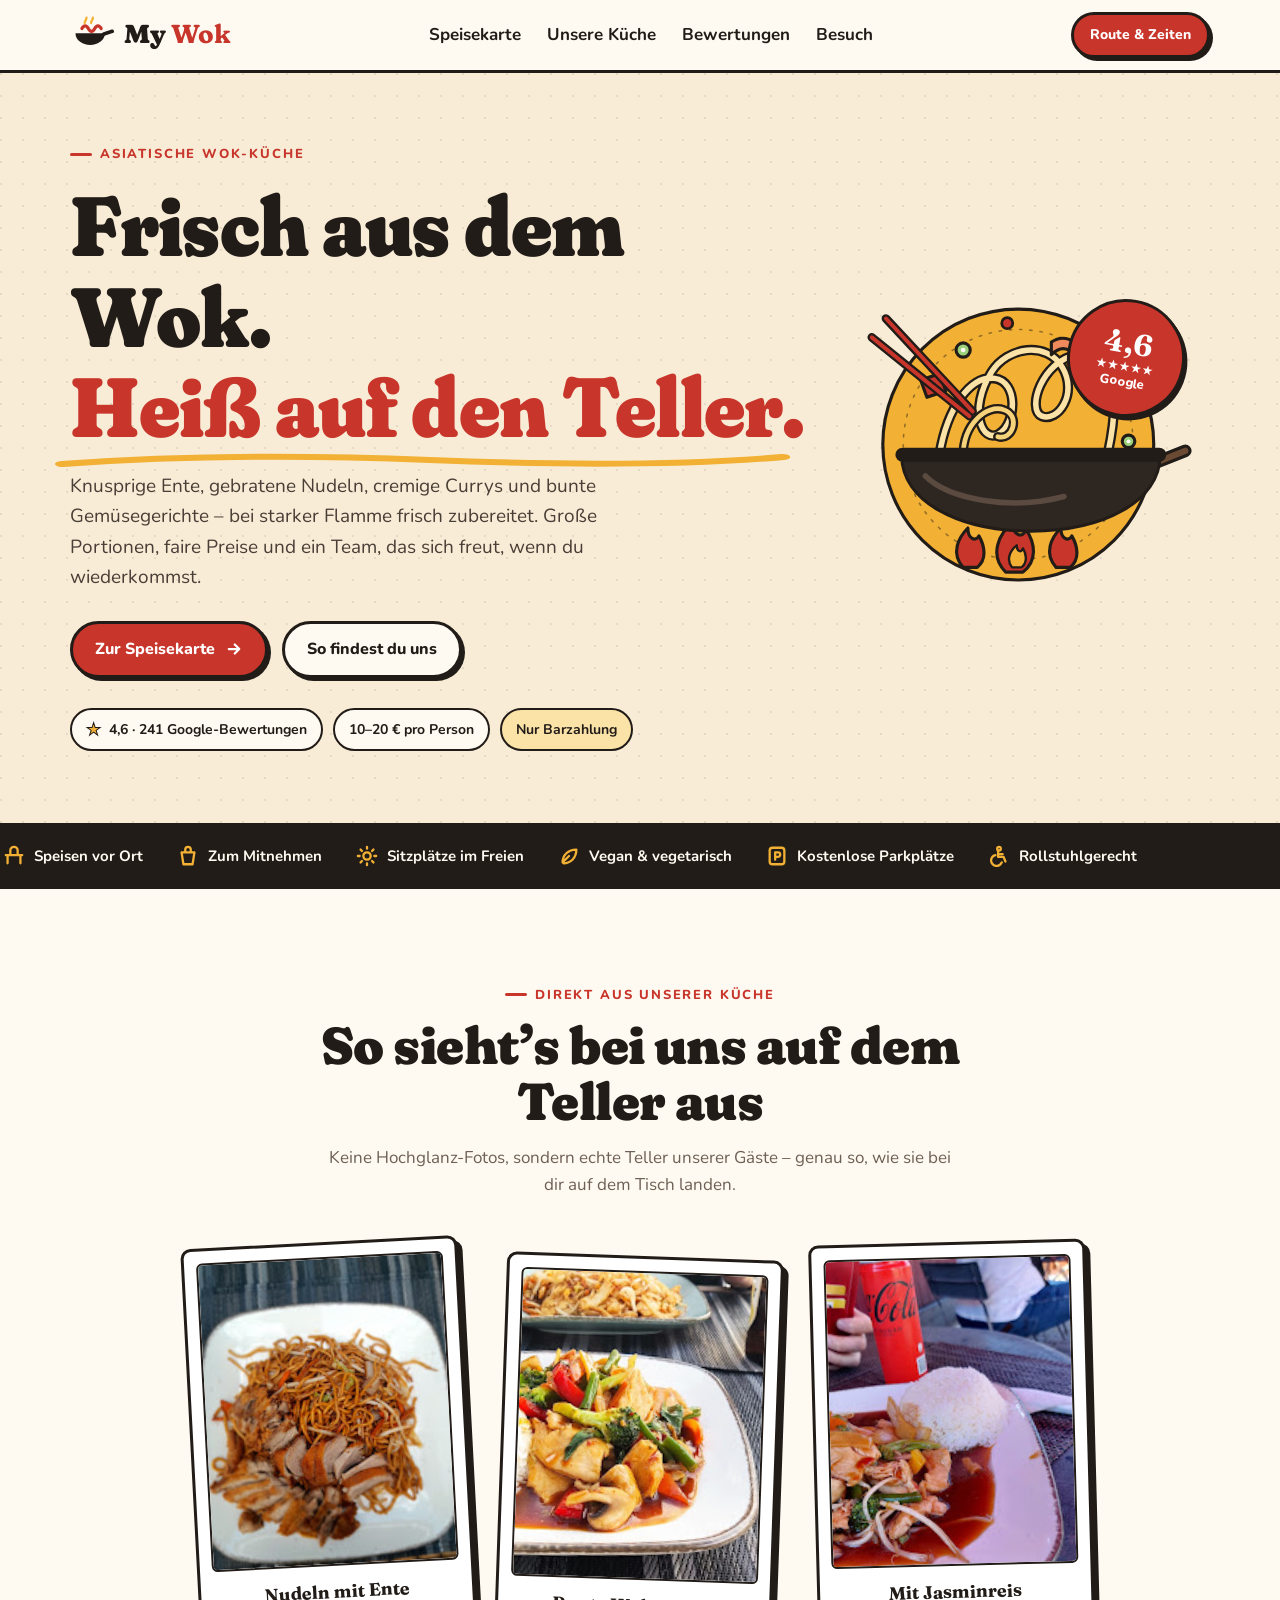
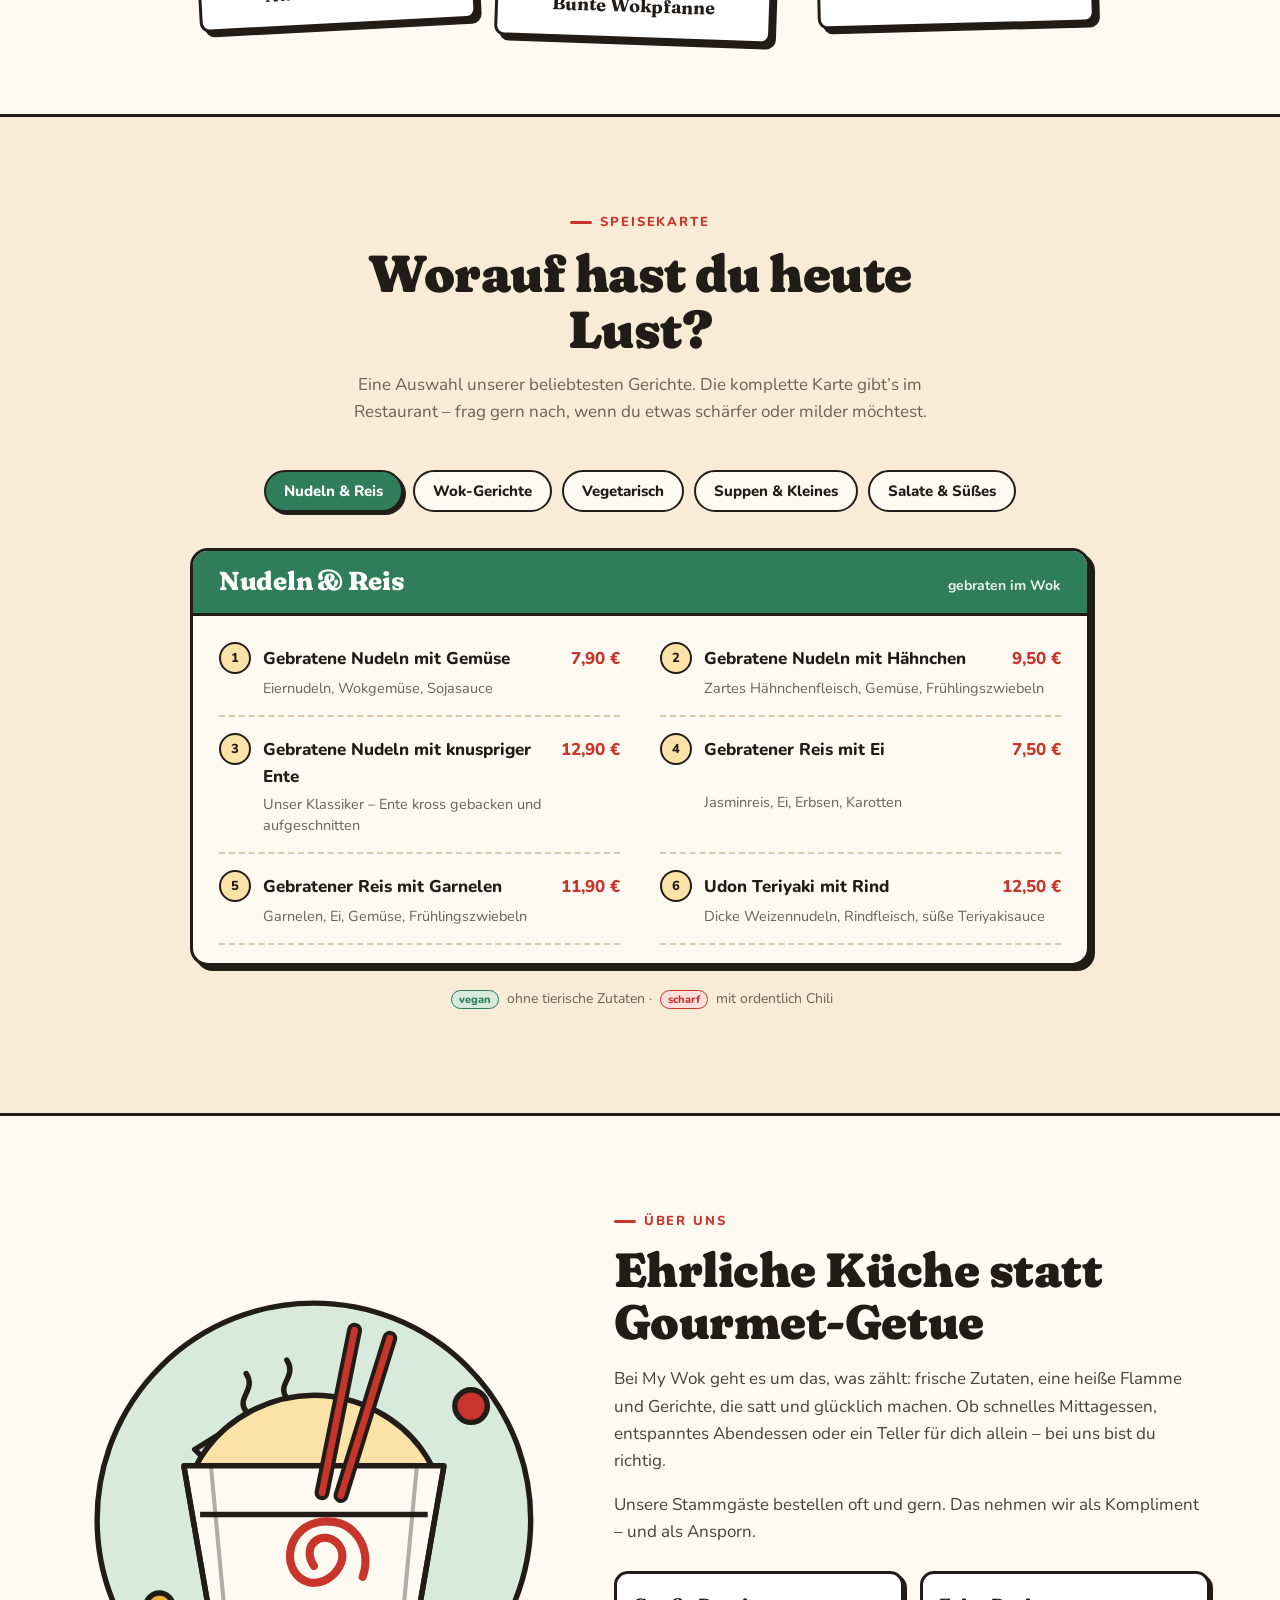
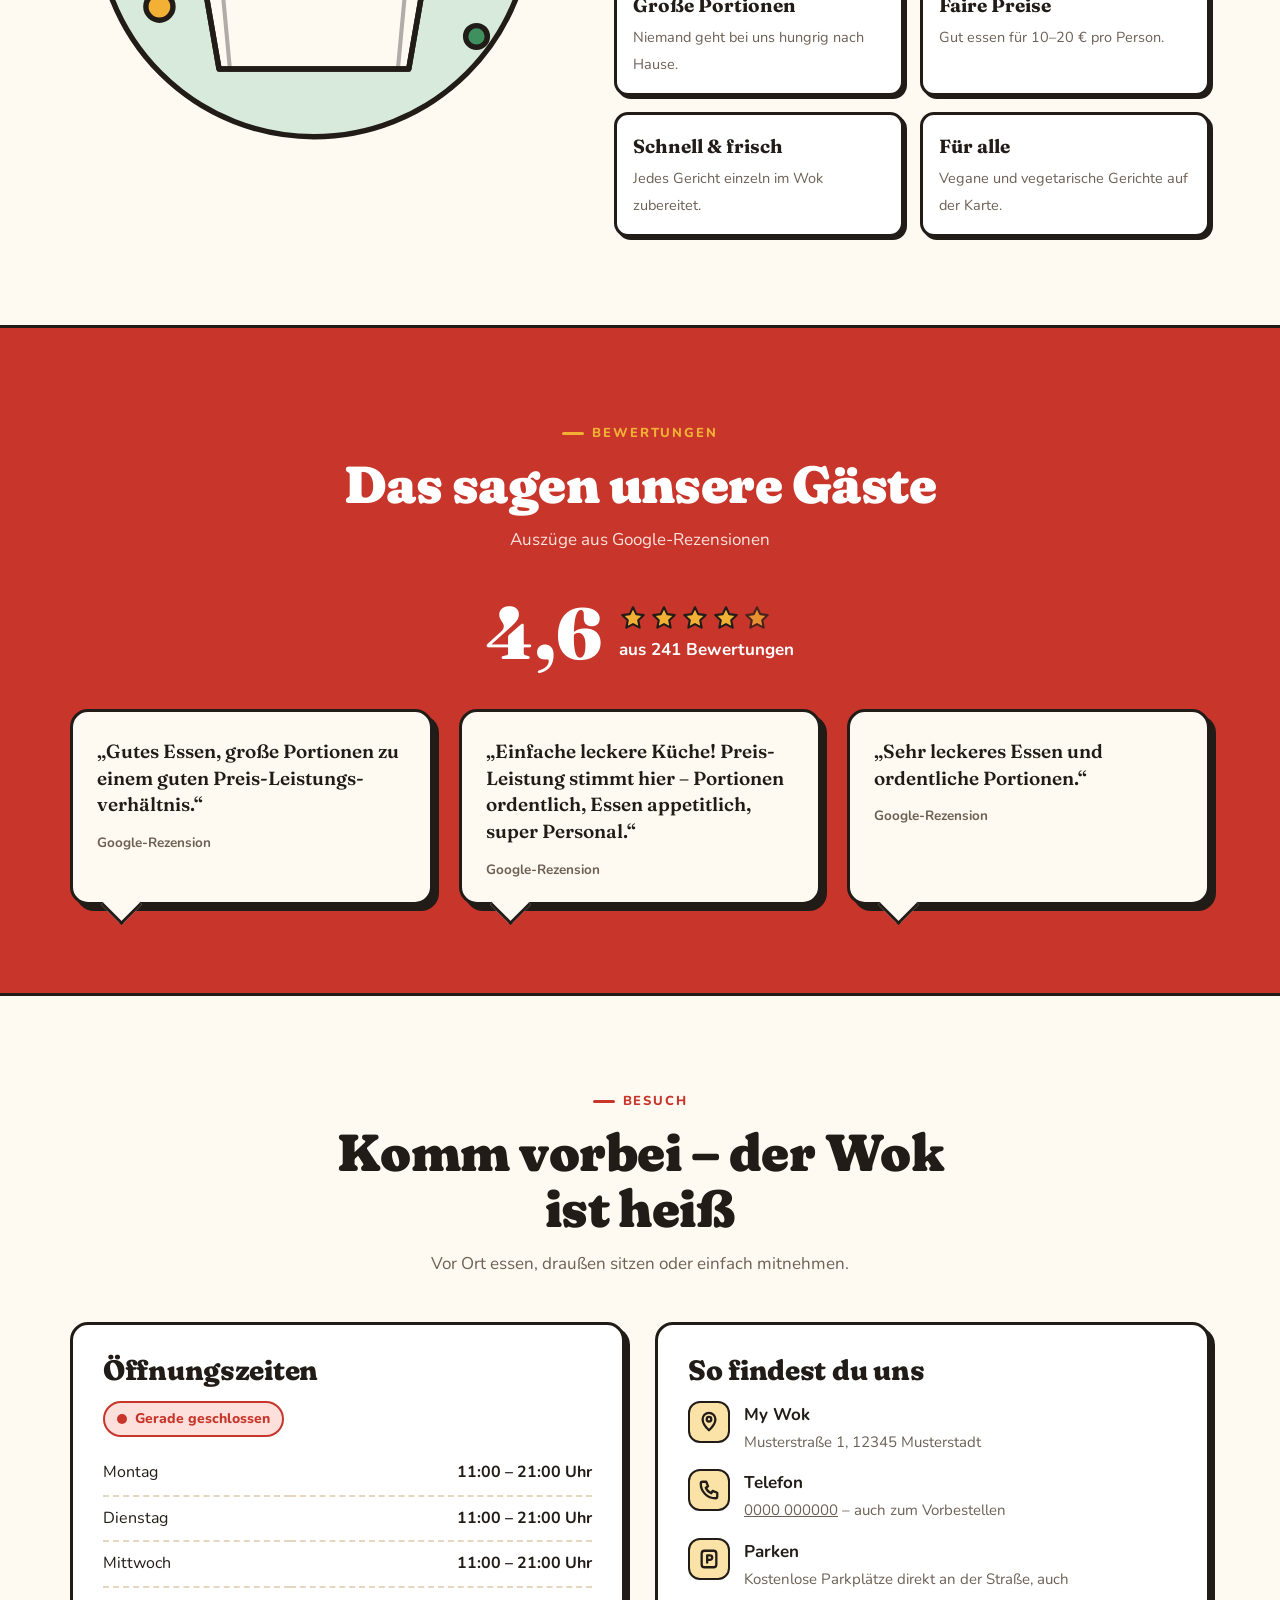
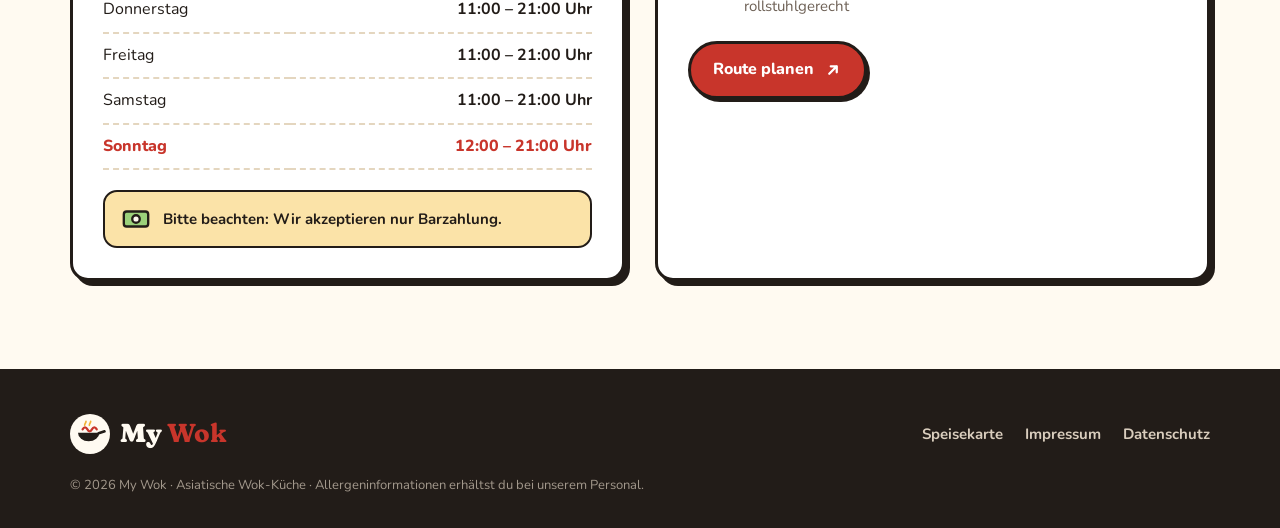
==== my-wok/index.html @ 2d760e37 "Website für My Wok im Cartoon-Stil Einseitige Restaurant-Seite unter my-wok/: Hero mit animierter Wo" ====
<!DOCTYPE html>
<html lang="de">
<head>
<meta charset="utf-8">
<meta name="viewport" content="width=device-width, initial-scale=1">
<title>My Wok – Frisch aus dem Wok</title>
<meta name="description" content="My Wok – asiatische Wok-Küche: gebratene Nudeln, knusprige Ente, Currys und vegane Gerichte. Vor Ort essen oder zum Mitnehmen. 4,6 Sterne bei 241 Bewertungen.">
<link rel="preconnect" href="https://fonts.googleapis.com">
<link rel="preconnect" href="https://fonts.gstatic.com" crossorigin>
<link href="https://fonts.googleapis.com/css2?family=Fraunces:opsz,wght,SOFT@9..144,600..900,100&family=Nunito:wght@400;600;700;800&display=swap" rel="stylesheet">
<style>
  :root {
    --ink: #221c18;
    --paper: #fffaf1;
    --cream: #f8ecd6;
    --red: #c8352b;
    --red-dark: #9a271f;
    --saffron: #f2b134;
    --saffron-soft: #fbe3a8;
    --jade: #2f7d5b;
    --jade-soft: #d8eadc;
    --muted: #6d6055;
    --line: 3px solid var(--ink);
    --shadow: 5px 5px 0 var(--ink);
    --shadow-sm: 3px 3px 0 var(--ink);
    --radius: 18px;
  }
  * { box-sizing: border-box; }
  html { scroll-behavior: smooth; scroll-padding-top: 84px; }
  body {
    margin: 0;
    background: var(--paper);
    color: var(--ink);
    font: 400 17px/1.6 "Nunito", system-ui, sans-serif;
    -webkit-font-smoothing: antialiased;
  }
  img, svg { display: block; max-width: 100%; }
  a { color: inherit; }
  h1, h2, h3 {
    font-family: "Fraunces", Georgia, serif;
    font-variation-settings: "SOFT" 100;
    line-height: 1.08;
    margin: 0;
    letter-spacing: -0.01em;
  }
  .wrap { width: min(1140px, 100% - 32px); margin-inline: auto; }
  .eyebrow {
    display: inline-flex; align-items: center; gap: 8px;
    font-weight: 800; font-size: 13px; letter-spacing: .14em; text-transform: uppercase;
    color: var(--red);
  }
  .eyebrow::before { content: ""; width: 22px; height: 3px; background: currentColor; border-radius: 3px; }

  /* ---------- Buttons & chips ---------- */
  .btn {
    display: inline-flex; align-items: center; gap: 10px;
    padding: 13px 22px; border: var(--line); border-radius: 999px;
    font-weight: 800; font-size: 16px; text-decoration: none;
    background: var(--red); color: #fff; box-shadow: var(--shadow-sm);
    transition: transform .15s ease, box-shadow .15s ease;
    cursor: pointer;
  }
  .btn:hover { transform: translate(-2px, -2px); box-shadow: 5px 5px 0 var(--ink); }
  .btn:active { transform: translate(2px, 2px); box-shadow: 1px 1px 0 var(--ink); }
  .btn.alt { background: var(--paper); color: var(--ink); }
  .btn:focus-visible, .tab:focus-visible, .nav a:focus-visible { outline: 3px solid var(--saffron); outline-offset: 3px; }

  /* ---------- Header ---------- */
  header.top {
    position: sticky; top: 0; z-index: 20;
    background: rgba(255, 250, 241, .92); backdrop-filter: blur(8px);
    border-bottom: var(--line);
  }
  .top .wrap { display: flex; align-items: center; justify-content: space-between; height: 70px; gap: 16px; }
  .logo { display: flex; align-items: center; gap: 10px; text-decoration: none; }
  .logo span { font-family: "Fraunces", serif; font-variation-settings: "SOFT" 100; font-weight: 900; font-size: 26px; }
  .logo span b { color: var(--red); }
  .nav { display: flex; gap: 26px; font-weight: 700; }
  .nav a { text-decoration: none; position: relative; }
  .nav a::after {
    content: ""; position: absolute; left: 0; right: 0; bottom: -4px; height: 3px;
    background: var(--red); border-radius: 3px; transform: scaleX(0); transition: transform .2s;
  }
  .nav a:hover::after { transform: scaleX(1); }
  .top .btn { padding: 9px 16px; font-size: 14px; }
  @media (max-width: 820px) { .nav { display: none; } }

  /* ---------- Hero ---------- */
  .hero {
    background:
      radial-gradient(circle at 1px 1px, rgba(34,28,24,.09) 1.5px, transparent 0) 0 0 / 22px 22px,
      var(--cream);
    border-bottom: var(--line);
    overflow: hidden;
  }
  .hero .wrap { display: grid; grid-template-columns: 1.05fr .95fr; gap: 40px; align-items: center; padding-block: 64px 72px; }
  .hero h1 { font-size: clamp(44px, 7vw, 84px); font-weight: 900; margin: 16px 0 18px; }
  .hero h1 em { font-style: normal; color: var(--red); position: relative; white-space: nowrap; }
  .hero h1 em svg { position: absolute; left: -2%; bottom: -12px; width: 104%; height: 18px; }
  .hero p.lead { font-size: 19px; max-width: 30em; color: #4a3f37; margin: 0 0 28px; }
  .hero .actions { display: flex; flex-wrap: wrap; gap: 14px; }
  .facts { display: flex; flex-wrap: wrap; gap: 10px; margin-top: 30px; }
  .chip {
    display: inline-flex; align-items: center; gap: 8px;
    background: var(--paper); border: 2.5px solid var(--ink); border-radius: 999px;
    padding: 6px 14px; font-weight: 700; font-size: 14px;
  }
  .chip .star { color: var(--saffron); font-size: 17px; -webkit-text-stroke: 1px var(--ink); }
  .chip.cash { background: var(--saffron-soft); }
  .art { position: relative; }
  .art svg { width: 100%; height: auto; }
  .bob { animation: bob 3.2s ease-in-out infinite; transform-origin: center; }
  .steam path { animation: steam 3s ease-in-out infinite; opacity: 0; }
  .steam path:nth-child(2) { animation-delay: 1s; }
  .steam path:nth-child(3) { animation-delay: 2s; }
  .flame { animation: flick .6s ease-in-out infinite alternate; transform-box: fill-box; transform-origin: bottom center; }
  .flame.f2 { animation-delay: .2s; } .flame.f3 { animation-delay: .4s; }
  @keyframes bob { 50% { transform: translateY(-10px) rotate(-1.5deg); } }
  @keyframes steam { 0% { opacity: 0; transform: translateY(10px); } 40% { opacity: .9; } 100% { opacity: 0; transform: translateY(-26px); } }
  @keyframes flick { to { transform: scaleY(1.15) scaleX(.92); } }
  .sticker {
    position: absolute; right: 2%; top: 4%;
    width: 118px; height: 118px; border-radius: 50%;
    background: var(--red); color: #fff; border: var(--line); box-shadow: var(--shadow-sm);
    display: grid; place-content: center; text-align: center; transform: rotate(10deg);
    font-weight: 800; font-size: 13px; line-height: 1.15;
  }
  .sticker strong { font-family: "Fraunces", serif; font-size: 30px; display: block; }
  @media (max-width: 900px) {
    .hero .wrap { grid-template-columns: 1fr; padding-block: 40px 56px; }
    .art { max-width: 460px; margin-inline: auto; width: 100%; }
    .sticker { width: 96px; height: 96px; font-size: 11px; }
    .sticker strong { font-size: 24px; }
  }

  /* ---------- Service strip ---------- */
  .strip { background: var(--ink); color: var(--paper); border-bottom: var(--line); }
  .strip ul {
    list-style: none; margin: 0; padding: 18px 0;
    display: flex; flex-wrap: wrap; justify-content: center; gap: 10px 34px;
    font-weight: 700; font-size: 15px;
  }
  .strip li { display: flex; align-items: center; gap: 9px; }
  .strip li svg { width: 22px; height: 22px; flex: none; }

  /* ---------- Sections ---------- */
  section { padding-block: 88px; }
  .head { text-align: center; max-width: 640px; margin: 0 auto 44px; }
  .head h2 { font-size: clamp(34px, 5vw, 52px); font-weight: 900; margin: 12px 0 14px; }
  .head p { color: var(--muted); margin: 0; }

  /* ---------- Gallery ---------- */
  .gallery { display: grid; grid-template-columns: repeat(3, 1fr); gap: 34px; max-width: 900px; margin-inline: auto; }
  .polaroid {
    background: #fff; border: var(--line); border-radius: 10px; padding: 12px 12px 16px;
    box-shadow: var(--shadow); margin: 0; transition: transform .25s ease;
  }
  .polaroid:nth-child(1) { transform: rotate(-3deg); }
  .polaroid:nth-child(2) { transform: rotate(2deg) translateY(14px); }
  .polaroid:nth-child(3) { transform: rotate(-1.5deg); }
  .polaroid:hover { transform: rotate(0) scale(1.03); }
  .polaroid img { width: 100%; aspect-ratio: 4 / 5; object-fit: cover; border: 2px solid var(--ink); border-radius: 6px; }
  .polaroid figcaption { font-family: "Fraunces", serif; font-weight: 700; text-align: center; margin-top: 12px; font-size: 18px; }
  @media (max-width: 700px) {
    .gallery { grid-template-columns: 1fr; max-width: 300px; gap: 28px; }
    .polaroid:nth-child(2) { transform: rotate(2deg); }
  }

  /* ---------- Menu ---------- */
  #speisekarte { background: var(--cream); border-block: var(--line); }
  .tabs { display: flex; flex-wrap: wrap; justify-content: center; gap: 10px; margin-bottom: 36px; }
  .tab {
    font: 800 15px "Nunito", sans-serif; color: var(--ink);
    background: var(--paper); border: 2.5px solid var(--ink); border-radius: 999px;
    padding: 9px 18px; cursor: pointer; transition: transform .12s;
  }
  .tab:hover { transform: translateY(-2px); }
  .tab[aria-selected="true"] { background: var(--jade); color: #fff; box-shadow: var(--shadow-sm); }
  .board {
    background: var(--paper); border: var(--line); border-radius: var(--radius); box-shadow: var(--shadow);
    max-width: 900px; margin-inline: auto; overflow: hidden;
  }
  .board-head {
    background: var(--jade); color: #fff; border-bottom: var(--line);
    padding: 16px 26px; display: flex; justify-content: space-between; align-items: baseline; gap: 12px; flex-wrap: wrap;
  }
  .board-head h3 { font-size: 26px; font-weight: 800; }
  .board-head span { font-weight: 700; font-size: 14px; opacity: .9; }
  .dishes { list-style: none; margin: 0; padding: 10px 26px 18px; display: grid; grid-template-columns: 1fr 1fr; column-gap: 40px; }
  .dish { display: grid; grid-template-columns: auto 1fr auto; gap: 4px 12px; padding: 16px 0; border-bottom: 2px dashed #d9c9ae; }
  .dish .no {
    width: 32px; height: 32px; border-radius: 50%; border: 2px solid var(--ink);
    display: grid; place-content: center; font-weight: 800; font-size: 13px; background: var(--saffron-soft);
  }
  .dish h4 { margin: 3px 0 0; font-size: 17px; font-weight: 800; }
  .dish p { grid-column: 2 / 4; margin: 0; font-size: 14.5px; color: var(--muted); line-height: 1.45; }
  .dish .price { font-weight: 800; color: var(--red); white-space: nowrap; margin-top: 3px; }
  .tags { display: inline-flex; gap: 5px; margin-left: 6px; vertical-align: 2px; }
  .tag { font-size: 11px; font-weight: 800; padding: 1px 7px; border-radius: 999px; border: 1.5px solid var(--ink); }
  .tag.v { background: var(--jade-soft); color: var(--jade); border-color: var(--jade); }
  .tag.h { background: #fde0dc; color: var(--red); border-color: var(--red); }
  .legend { text-align: center; margin-top: 22px; font-size: 14px; color: var(--muted); }
  .legend .tag { margin: 0 4px; }
  @media (max-width: 760px) { .dishes { grid-template-columns: 1fr; padding-inline: 18px; } .board-head { padding-inline: 18px; } }

  /* ---------- Story ---------- */
  .story .wrap { display: grid; grid-template-columns: .9fr 1.1fr; gap: 56px; align-items: center; }
  .story h2 { font-size: clamp(32px, 4.5vw, 48px); font-weight: 900; margin: 12px 0 18px; }
  .story p { color: #4a3f37; }
  .perks { display: grid; grid-template-columns: 1fr 1fr; gap: 16px; margin-top: 26px; }
  .perk { background: #fff; border: var(--line); border-radius: 14px; padding: 16px; box-shadow: var(--shadow-sm); }
  .perk strong { display: block; font-family: "Fraunces", serif; font-size: 19px; margin-bottom: 2px; }
  .perk span { font-size: 14.5px; color: var(--muted); }
  @media (max-width: 860px) { .story .wrap { grid-template-columns: 1fr; } .story .illu { max-width: 360px; margin-inline: auto; } }
  @media (max-width: 460px) { .perks { grid-template-columns: 1fr; } }

  /* ---------- Reviews ---------- */
  #bewertungen { background: var(--red); color: #fff; border-block: var(--line); position: relative; overflow: hidden; }
  #bewertungen .eyebrow { color: var(--saffron); }
  #bewertungen .head p { color: #ffe3dc; }
  .score { display: flex; justify-content: center; align-items: center; gap: 16px; margin-bottom: 40px; flex-wrap: wrap; }
  .score .big { font-family: "Fraunces", serif; font-weight: 900; font-size: 72px; line-height: 1; }
  .stars { display: flex; gap: 3px; }
  .stars svg { width: 28px; height: 28px; }
  .quotes { display: grid; grid-template-columns: repeat(3, 1fr); gap: 26px; }
  .quote {
    background: var(--paper); color: var(--ink); border: var(--line); border-radius: var(--radius);
    padding: 26px 24px 22px; box-shadow: 6px 6px 0 var(--ink); position: relative; margin: 0;
  }
  .quote::after {
    content: ""; position: absolute; left: 34px; bottom: -17px; width: 26px; height: 26px;
    background: var(--paper); border-right: var(--line); border-bottom: var(--line); transform: rotate(45deg);
  }
  .quote blockquote { margin: 0; font-family: "Fraunces", serif; font-weight: 600; font-size: 19px; line-height: 1.4; }
  .quote figcaption { margin-top: 14px; font-size: 13.5px; color: var(--muted); font-weight: 700; }
  @media (max-width: 860px) { .quotes { grid-template-columns: 1fr; max-width: 520px; margin-inline: auto; gap: 34px; } }

  /* ---------- Visit ---------- */
  .visit { display: grid; grid-template-columns: 1fr 1fr; gap: 30px; }
  .card { background: #fff; border: var(--line); border-radius: var(--radius); box-shadow: var(--shadow); padding: 30px; }
  .card h3 { font-size: 28px; font-weight: 800; margin-bottom: 16px; }
  .hours { width: 100%; border-collapse: collapse; font-size: 16px; }
  .hours td { padding: 9px 0; border-bottom: 2px dashed #e4d6bf; }
  .hours td:last-child { text-align: right; font-weight: 700; }
  .hours tr.today td { color: var(--red); font-weight: 800; }
  .status { display: inline-flex; align-items: center; gap: 8px; font-weight: 800; font-size: 14px; margin-bottom: 14px; padding: 5px 12px; border-radius: 999px; border: 2px solid var(--ink); }
  .status i { width: 10px; height: 10px; border-radius: 50%; background: currentColor; }
  .status.open { background: var(--jade-soft); color: var(--jade); border-color: var(--jade); }
  .status.closed { background: #fde0dc; color: var(--red); border-color: var(--red); }
  .info-list { list-style: none; padding: 0; margin: 0 0 22px; display: grid; gap: 14px; }
  .info-list li { display: flex; gap: 14px; align-items: flex-start; }
  .info-list .ic { width: 42px; height: 42px; flex: none; border-radius: 12px; border: 2.5px solid var(--ink); display: grid; place-content: center; background: var(--saffron-soft); }
  .info-list .ic svg { width: 22px; height: 22px; }
  .info-list strong { display: block; }
  .info-list span { color: var(--muted); font-size: 15px; }
  .cash-note {
    display: flex; gap: 12px; align-items: center; margin-top: 20px;
    background: var(--saffron-soft); border: 2.5px solid var(--ink); border-radius: 14px; padding: 12px 16px; font-weight: 700; font-size: 15px;
  }
  .cash-note svg { width: 30px; height: 30px; flex: none; }
  @media (max-width: 820px) { .visit { grid-template-columns: 1fr; } .card { padding: 24px 20px; } }

  /* ---------- Footer ---------- */
  footer { background: var(--ink); color: #d9cdbd; padding: 44px 0 32px; }
  footer .wrap { display: flex; flex-wrap: wrap; justify-content: space-between; gap: 20px; align-items: center; }
  footer .logo span { color: var(--paper); }
  footer nav { display: flex; gap: 22px; font-weight: 700; font-size: 15px; }
  footer nav a { text-decoration: none; }
  footer nav a:hover { color: var(--saffron); }
  footer small { width: 100%; font-size: 13px; opacity: .7; }

  dialog { border: var(--line); border-radius: var(--radius); box-shadow: var(--shadow); max-width: 520px; width: calc(100% - 32px); padding: 28px; background: var(--paper); color: var(--ink); }
  dialog::backdrop { background: rgba(34, 28, 24, .55); }
  dialog h3 { font-size: 26px; margin-bottom: 12px; }

  @media (prefers-reduced-motion: reduce) {
    *, *::before, *::after { animation: none !important; transition: none !important; }
    html { scroll-behavior: auto; }
  }
</style>
</head>
<body>

<!-- ============ Wiederverwendbare Grafiken ============ -->
<svg width="0" height="0" style="position:absolute" aria-hidden="true">
  <defs>
    <symbol id="i-star" viewBox="0 0 24 24"><path d="M12 2.8l2.8 5.9 6.4.8-4.7 4.4 1.2 6.4L12 17.2l-5.7 3.1 1.2-6.4-4.7-4.4 6.4-.8z" fill="#f2b134" stroke="#221c18" stroke-width="1.8" stroke-linejoin="round"/></symbol>
    <symbol id="i-wok" viewBox="0 0 48 48">
      <path d="M6 22h32a16 13 0 0 1-32 0z" fill="#221c18"/>
      <path d="M37 23l9-3" stroke="#221c18" stroke-width="4" stroke-linecap="round"/>
      <path d="M13 17c2-4 5-4 7 0s5 4 7 0 5-4 7 0" fill="none" stroke="#c8352b" stroke-width="3.5" stroke-linecap="round"/>
      <path d="M16 11c0-3 2-3 2-6M23 11c0-3 2-3 2-6" fill="none" stroke="#f2b134" stroke-width="2.5" stroke-linecap="round"/>
    </symbol>
  </defs>
</svg>

<header class="top">
  <div class="wrap">
    <a class="logo" href="#" aria-label="My Wok – zur Startseite">
      <svg width="44" height="44"><use href="#i-wok"/></svg>
      <span>My <b>Wok</b></span>
    </a>
    <nav class="nav" aria-label="Hauptnavigation">
      <a href="#speisekarte">Speisekarte</a>
      <a href="#kueche">Unsere Küche</a>
      <a href="#bewertungen">Bewertungen</a>
      <a href="#besuch">Besuch</a>
    </nav>
    <a class="btn" href="#besuch">Route &amp; Zeiten</a>
  </div>
</header>

<main>
  <!-- ============ Hero ============ -->
  <section class="hero" aria-labelledby="hero-title" style="padding:0">
    <div class="wrap">
      <div>
        <span class="eyebrow">Asiatische Wok-Küche</span>
        <h1 id="hero-title">Frisch aus dem Wok.<br><em>Heiß auf den Teller.<svg viewBox="0 0 300 18" preserveAspectRatio="none" aria-hidden="true"><path d="M3 12c50-9 100-9 150-4s100 6 144-3" fill="none" stroke="#f2b134" stroke-width="6" stroke-linecap="round"/></svg></em></h1>
        <p class="lead">Knusprige Ente, gebratene Nudeln, cremige Currys und bunte Gemüsegerichte – bei starker Flamme frisch zubereitet. Große Portionen, faire Preise und ein Team, das sich freut, wenn du wiederkommst.</p>
        <div class="actions">
          <a class="btn" href="#speisekarte">Zur Speisekarte
            <svg width="18" height="18" viewBox="0 0 24 24" fill="none" stroke="currentColor" stroke-width="3" stroke-linecap="round" stroke-linejoin="round" aria-hidden="true"><path d="M5 12h14M13 6l6 6-6 6"/></svg>
          </a>
          <a class="btn alt" href="#besuch">So findest du uns</a>
        </div>
        <div class="facts">
          <span class="chip"><span class="star">★</span> 4,6 · 241 Google-Bewertungen</span>
          <span class="chip">10–20 € pro Person</span>
          <span class="chip cash">Nur Barzahlung</span>
        </div>
      </div>

      <div class="art">
        <svg viewBox="0 0 440 400" role="img" aria-label="Illustration: ein Wok über Flammen, aus dem Nudeln und Gemüse springen">
          <circle cx="220" cy="200" r="172" fill="#f2b134" stroke="#221c18" stroke-width="4"/>
          <circle cx="220" cy="200" r="146" fill="none" stroke="#221c18" stroke-width="2" stroke-dasharray="3 10" stroke-linecap="round" opacity=".45"/>
          <!-- Flammen -->
          <g stroke="#221c18" stroke-width="4" stroke-linejoin="round">
            <path class="flame" d="M150 356c-16-18-6-38 6-50 0 14 10 18 14 10 8 14 10 30-2 40z" fill="#c8352b"/>
            <path class="flame f2" d="M204 362c-22-22-8-50 10-64-2 18 12 22 16 10 12 18 14 40-4 54z" fill="#c8352b"/>
            <path class="flame f3" d="M268 356c-16-18-6-38 6-50 0 14 10 18 14 10 8 14 10 30-2 40z" fill="#c8352b"/>
            <path class="flame f2" d="M212 356c-8-10-2-22 6-28 0 8 6 10 8 4 6 10 4 20-2 24z" fill="#f2b134" stroke-width="3"/>
          </g>
          <!-- Nudeln & Zutaten (wippen) -->
          <g class="bob">
            <g fill="none" stroke-linecap="round">
              <path d="M120 212c10-60 40-100 70-96s28 56 6 70-40-30-10-78c20-32 70-40 90-6s-6 70-26 62 0-70 44-78 58 40 40 124" stroke="#221c18" stroke-width="13"/>
              <path d="M120 212c10-60 40-100 70-96s28 56 6 70-40-30-10-78c20-32 70-40 90-6s-6 70-26 62 0-70 44-78 58 40 40 124" stroke="#fbe3a8" stroke-width="7"/>
              <path d="M150 214c0-40 30-66 52-58s10 40-8 34" stroke="#221c18" stroke-width="12"/>
              <path d="M150 214c0-40 30-66 52-58s10 40-8 34" stroke="#f6d27a" stroke-width="6"/>
            </g>
            <!-- Paprika -->
            <path d="M96 118l24-8 8 22-24 8z" fill="#c8352b" stroke="#221c18" stroke-width="4" stroke-linejoin="round"/>
            <!-- Brokkoli -->
            <g stroke="#221c18" stroke-width="4" stroke-linejoin="round">
              <path d="M338 132l-8 22" stroke-width="8"/>
              <path d="M338 132l-8 22" stroke="#7fb069" stroke-width="3"/>
              <path d="M322 128c-10-2-10-16 0-18 0-10 14-12 18-4 8-6 20 2 16 12 8 4 4 16-6 14-6 6-22 6-28-4z" fill="#3f8f5f"/>
            </g>
            <!-- Garnele -->
            <path d="M262 70c14-10 34-4 36 14 1 10-6 16-14 14 8-4 8-14 0-18-8-4-16 0-22 6z" fill="#f08a5d" stroke="#221c18" stroke-width="4" stroke-linejoin="round"/>
            <!-- Frühlingszwiebel -->
            <circle cx="150" cy="80" r="9" fill="#9bd07a" stroke="#221c18" stroke-width="4"/><circle cx="150" cy="80" r="3" fill="#fffaf1"/>
            <circle cx="360" cy="196" r="8" fill="#9bd07a" stroke="#221c18" stroke-width="4"/><circle cx="360" cy="196" r="2.5" fill="#fffaf1"/>
            <circle cx="206" cy="46" r="7" fill="#c8352b" stroke="#221c18" stroke-width="3.5"/>
          </g>
          <!-- Wok -->
          <path d="M392 224l40-16" stroke="#221c18" stroke-width="16" stroke-linecap="round"/>
          <path d="M392 224l40-16" stroke="#6b4a33" stroke-width="8" stroke-linecap="round"/>
          <path d="M72 214h328c0 58-72 96-164 96S72 272 72 214z" fill="#2e2621" stroke="#221c18" stroke-width="4"/>
          <path d="M102 240c30 30 110 44 176 26" fill="none" stroke="#5a4a40" stroke-width="7" stroke-linecap="round"/>
          <rect x="64" y="204" width="344" height="18" rx="9" fill="#221c18"/>
          <!-- Dampf -->
          <g class="steam" fill="none" stroke="#fffaf1" stroke-width="5" stroke-linecap="round">
            <path d="M110 190c-8-10 8-16 0-28"/>
            <path d="M300 186c-8-10 8-16 0-28"/>
            <path d="M380 180c-8-10 8-16 0-28"/>
          </g>
          <!-- Stäbchen -->
          <g stroke-linecap="round">
            <path d="M52 40l110 118M34 64l124 100" stroke="#221c18" stroke-width="11"/>
            <path d="M52 40l110 118M34 64l124 100" stroke="#c8352b" stroke-width="5"/>
          </g>
        </svg>
        <div class="sticker" aria-hidden="true"><div><strong>4,6</strong>★★★★★<br>Google</div></div>
      </div>
    </div>
  </section>

  <!-- ============ Leistungen ============ -->
  <div class="strip">
    <ul class="wrap">
      <li><svg viewBox="0 0 24 24" fill="none" stroke="#f2b134" stroke-width="2.5" stroke-linecap="round" stroke-linejoin="round"><path d="M3 11h18M5 11v9M19 11v9M8 11V6a4 4 0 0 1 8 0v5"/></svg>Speisen vor Ort</li>
      <li><svg viewBox="0 0 24 24" fill="none" stroke="#f2b134" stroke-width="2.5" stroke-linecap="round" stroke-linejoin="round"><path d="M5 8h14l-2 13H7zM9 8V5a3 3 0 0 1 6 0v3"/></svg>Zum Mitnehmen</li>
      <li><svg viewBox="0 0 24 24" fill="none" stroke="#f2b134" stroke-width="2.5" stroke-linecap="round" stroke-linejoin="round"><circle cx="12" cy="12" r="4"/><path d="M12 2v2M12 20v2M2 12h2M20 12h2M5 5l1.5 1.5M17.5 17.5L19 19M5 19l1.5-1.5M17.5 6.5L19 5"/></svg>Sitzplätze im Freien</li>
      <li><svg viewBox="0 0 24 24" fill="none" stroke="#f2b134" stroke-width="2.5" stroke-linecap="round" stroke-linejoin="round"><path d="M5 19c0-8 6-14 15-14 0 9-6 15-14 15M5 19l7-7"/></svg>Vegan &amp; vegetarisch</li>
      <li><svg viewBox="0 0 24 24" fill="none" stroke="#f2b134" stroke-width="2.5" stroke-linecap="round" stroke-linejoin="round"><rect x="4" y="3" width="16" height="18" rx="3"/><path d="M10 16V8h3a2.5 2.5 0 0 1 0 5h-3"/></svg>Kostenlose Parkplätze</li>
      <li><svg viewBox="0 0 24 24" fill="none" stroke="#f2b134" stroke-width="2.5" stroke-linecap="round" stroke-linejoin="round"><circle cx="12" cy="4" r="2"/><path d="M11 7v6h6l2 5M11 10h5M8 11a6 6 0 1 0 7 8"/></svg>Rollstuhlgerecht</li>
    </ul>
  </div>

  <!-- ============ Galerie ============ -->
  <section id="kueche" aria-labelledby="kueche-title">
    <div class="wrap">
      <div class="head">
        <span class="eyebrow">Direkt aus unserer Küche</span>
        <h2 id="kueche-title">So sieht’s bei uns auf dem Teller aus</h2>
        <p>Keine Hochglanz-Fotos, sondern echte Teller unserer Gäste – genau so, wie sie bei dir auf dem Tisch landen.</p>
      </div>
      <div class="gallery">
        <figure class="polaroid"><img src="img/ente-nudeln.png" alt="Gebratene Nudeln mit knuspriger Ente auf weißem Teller" loading="lazy"><figcaption>Nudeln mit Ente</figcaption></figure>
        <figure class="polaroid"><img src="img/wok-gemuese.png" alt="Wok-Gericht mit Paprika, Brokkoli, Bohnen und Pilzen in brauner Sauce" loading="lazy"><figcaption>Bunte Wokpfanne</figcaption></figure>
        <figure class="polaroid"><img src="img/wok-reis.png" alt="Wok-Gericht mit Sauce und einer Kugel Jasminreis" loading="lazy"><figcaption>Mit Jasminreis</figcaption></figure>
      </div>
    </div>
  </section>

  <!-- ============ Speisekarte ============ -->
  <section id="speisekarte" aria-labelledby="karte-title">
    <div class="wrap">
      <div class="head">
        <span class="eyebrow">Speisekarte</span>
        <h2 id="karte-title">Worauf hast du heute Lust?</h2>
        <p>Eine Auswahl unserer beliebtesten Gerichte. Die komplette Karte gibt’s im Restaurant – frag gern nach, wenn du etwas schärfer oder milder möchtest.</p>
      </div>
      <div class="tabs" role="tablist" aria-label="Kategorien der Speisekarte" id="tabs"></div>
      <div class="board" role="tabpanel" id="board" aria-live="polite">
        <div class="board-head"><h3 id="board-title"></h3><span id="board-note"></span></div>
        <ul class="dishes" id="dishes"></ul>
      </div>
      <p class="legend"><span class="tag v">vegan</span> ohne tierische Zutaten · <span class="tag h">scharf</span> mit ordentlich Chili</p>
    </div>
  </section>

  <!-- ============ Über uns ============ -->
  <section class="story" aria-labelledby="story-title">
    <div class="wrap">
      <div class="illu">
        <svg viewBox="0 0 360 360" role="img" aria-label="Illustration: eine Nudelbox mit Stäbchen">
          <circle cx="180" cy="180" r="160" fill="#d8eadc" stroke="#221c18" stroke-width="4"/>
          <g stroke="#221c18" stroke-width="4" stroke-linejoin="round">
            <path d="M104 140l-12-12 26-16" fill="none" stroke-linecap="round"/>
            <path d="M92 142c20-40 60-54 88-54s68 14 88 54" fill="#fbe3a8"/>
            <path d="M84 140h192l-26 150H110z" fill="#fffaf1"/>
            <path d="M84 140l26 150h140l26-150" fill="none"/>
            <path d="M96 176h168" fill="none"/>
            <path d="M104 140l14 150M256 140l-14 150" fill="none" stroke-width="3" opacity=".35"/>
            <path d="M180 214c-10-16 6-26 16-18 14 12-4 34-20 30-20-6-18-38 6-44 26-6 42 18 34 40" fill="none" stroke="#c8352b" stroke-width="6" stroke-linecap="round"/>
          </g>
          <g stroke-linecap="round">
            <path d="M210 40l-24 120M236 46l-36 116" stroke="#221c18" stroke-width="11"/>
            <path d="M210 40l-24 120M236 46l-36 116" stroke="#c8352b" stroke-width="5"/>
          </g>
          <g fill="none" stroke="#221c18" stroke-width="4" stroke-linecap="round">
            <path d="M130 100c-8-10 8-16 0-28"/><path d="M160 90c-8-10 8-16 0-28"/>
          </g>
          <circle cx="296" cy="96" r="12" fill="#c8352b" stroke="#221c18" stroke-width="4"/>
          <circle cx="66" cy="244" r="10" fill="#f2b134" stroke="#221c18" stroke-width="4"/>
          <circle cx="300" cy="266" r="8" fill="#3f8f5f" stroke="#221c18" stroke-width="4"/>
        </svg>
      </div>
      <div>
        <span class="eyebrow">Über uns</span>
        <h2 id="story-title">Ehrliche Küche statt Gourmet-Getue</h2>
        <p>Bei My Wok geht es um das, was zählt: frische Zutaten, eine heiße Flamme und Gerichte, die satt und glücklich machen. Ob schnelles Mittagessen, entspanntes Abendessen oder ein Teller für dich allein – bei uns bist du richtig.</p>
        <p>Unsere Stammgäste bestellen oft und gern. Das nehmen wir als Kompliment – und als Ansporn.</p>
        <div class="perks">
          <div class="perk"><strong>Große Portionen</strong><span>Niemand geht bei uns hungrig nach Hause.</span></div>
          <div class="perk"><strong>Faire Preise</strong><span>Gut essen für 10–20 € pro Person.</span></div>
          <div class="perk"><strong>Schnell &amp; frisch</strong><span>Jedes Gericht einzeln im Wok zubereitet.</span></div>
          <div class="perk"><strong>Für alle</strong><span>Vegane und vegetarische Gerichte auf der Karte.</span></div>
        </div>
      </div>
    </div>
  </section>

  <!-- ============ Bewertungen ============ -->
  <section id="bewertungen" aria-labelledby="bew-title">
    <div class="wrap">
      <div class="head">
        <span class="eyebrow">Bewertungen</span>
        <h2 id="bew-title">Das sagen unsere Gäste</h2>
        <p>Auszüge aus Google-Rezensionen</p>
      </div>
      <div class="score">
        <span class="big">4,6</span>
        <div>
          <div class="stars" aria-label="4,6 von 5 Sternen">
            <svg><use href="#i-star"/></svg><svg><use href="#i-star"/></svg><svg><use href="#i-star"/></svg><svg><use href="#i-star"/></svg><svg style="opacity:.75"><use href="#i-star"/></svg>
          </div>
          <div style="font-weight:700;margin-top:4px">aus 241 Bewertungen</div>
        </div>
      </div>
      <div class="quotes">
        <figure class="quote">
          <blockquote>„Gutes Essen, große Portionen zu einem guten Preis-Leistungs­verhältnis.“</blockquote>
          <figcaption>Google-Rezension</figcaption>
        </figure>
        <figure class="quote">
          <blockquote>„Einfache leckere Küche! Preis-Leistung stimmt hier – Portionen ordentlich, Essen appetitlich, super Personal.“</blockquote>
          <figcaption>Google-Rezension</figcaption>
        </figure>
        <figure class="quote">
          <blockquote>„Sehr leckeres Essen und ordentliche Portionen.“</blockquote>
          <figcaption>Google-Rezension</figcaption>
        </figure>
      </div>
    </div>
  </section>

  <!-- ============ Besuch ============ -->
  <section id="besuch" aria-labelledby="besuch-title">
    <div class="wrap">
      <div class="head">
        <span class="eyebrow">Besuch</span>
        <h2 id="besuch-title">Komm vorbei – der Wok ist heiß</h2>
        <p>Vor Ort essen, draußen sitzen oder einfach mitnehmen.</p>
      </div>
      <div class="visit">
        <div class="card">
          <h3>Öffnungszeiten</h3>
          <div class="status" id="status" hidden><i></i><span></span></div>
          <table class="hours" id="hours"><tbody></tbody></table>
          <div class="cash-note">
            <svg viewBox="0 0 32 32" aria-hidden="true"><rect x="3" y="8" width="26" height="16" rx="3" fill="#9bd07a" stroke="#221c18" stroke-width="2.5"/><circle cx="16" cy="16" r="4" fill="#fffaf1" stroke="#221c18" stroke-width="2.5"/></svg>
            Bitte beachten: Wir akzeptieren nur Barzahlung.
          </div>
        </div>
        <div class="card">
          <h3>So findest du uns</h3>
          <ul class="info-list">
            <li><span class="ic"><svg viewBox="0 0 24 24" fill="none" stroke="#221c18" stroke-width="2.5" stroke-linecap="round" stroke-linejoin="round"><path d="M12 21s-7-6.5-7-12a7 7 0 0 1 14 0c0 5.5-7 12-7 12z"/><circle cx="12" cy="9" r="2.5"/></svg></span>
              <div><strong>My Wok</strong><span>Musterstraße 1, 12345 Musterstadt</span></div></li>
            <li><span class="ic"><svg viewBox="0 0 24 24" fill="none" stroke="#221c18" stroke-width="2.5" stroke-linecap="round" stroke-linejoin="round"><path d="M5 3h4l2 5-2.5 1.5a11 11 0 0 0 6 6L16 13l5 2v4a2 2 0 0 1-2 2A16 16 0 0 1 3 5a2 2 0 0 1 2-2z"/></svg></span>
              <div><strong>Telefon</strong><span><a href="tel:+490000000000">0000 000000</a> – auch zum Vorbestellen</span></div></li>
            <li><span class="ic"><svg viewBox="0 0 24 24" fill="none" stroke="#221c18" stroke-width="2.5" stroke-linecap="round" stroke-linejoin="round"><rect x="4" y="3" width="16" height="18" rx="3"/><path d="M10 16V8h3a2.5 2.5 0 0 1 0 5h-3"/></svg></span>
              <div><strong>Parken</strong><span>Kostenlose Parkplätze direkt an der Straße, auch rollstuhlgerecht</span></div></li>
          </ul>
          <a class="btn" href="https://www.google.com/maps/search/?api=1&amp;query=My%20Wok" target="_blank" rel="noopener">Route planen
            <svg width="18" height="18" viewBox="0 0 24 24" fill="none" stroke="currentColor" stroke-width="3" stroke-linecap="round" stroke-linejoin="round" aria-hidden="true"><path d="M7 17L17 7M9 7h8v8"/></svg>
          </a>
        </div>
      </div>
    </div>
  </section>
</main>

<footer>
  <div class="wrap">
    <a class="logo" href="#" aria-label="My Wok – nach oben">
      <svg width="40" height="40" style="background:#fffaf1;border-radius:50%;padding:4px"><use href="#i-wok"/></svg>
      <span>My <b>Wok</b></span>
    </a>
    <nav aria-label="Rechtliches">
      <a href="#speisekarte">Speisekarte</a>
      <a href="#" data-dialog="impressum">Impressum</a>
      <a href="#" data-dialog="datenschutz">Datenschutz</a>
    </nav>
    <small>© <span id="year"></span> My Wok · Asiatische Wok-Küche · Allergeninformationen erhältst du bei unserem Personal.</small>
  </div>
</footer>

<dialog id="impressum">
  <h3>Impressum</h3>
  <p>Angaben gemäß § 5 DDG:<br>[Name des Inhabers]<br>[Straße Hausnummer]<br>[PLZ Ort]</p>
  <p>Telefon: [Telefonnummer]<br>E-Mail: [E-Mail-Adresse]</p>
  <p>USt-IdNr.: [falls vorhanden]</p>
  <form method="dialog"><button class="btn">Schließen</button></form>
</dialog>
<dialog id="datenschutz">
  <h3>Datenschutz</h3>
  <p>[Hier die Datenschutzerklärung einfügen. Die Seite lädt Schriften von Google Fonts; darauf sollte die Erklärung eingehen oder die Schriften werden lokal eingebunden.]</p>
  <form method="dialog"><button class="btn">Schließen</button></form>
</dialog>

<script>
  /* ============ Speisekarte – hier Gerichte & Preise pflegen ============ */
  const MENU = [
    { id: "nudeln", label: "Nudeln & Reis", note: "gebraten im Wok", items: [
      { no: 1, name: "Gebratene Nudeln mit Gemüse", desc: "Eiernudeln, Wokgemüse, Sojasauce", price: 7.90 },
      { no: 2, name: "Gebratene Nudeln mit Hähnchen", desc: "Zartes Hähnchenfleisch, Gemüse, Frühlingszwiebeln", price: 9.50 },
      { no: 3, name: "Gebratene Nudeln mit knuspriger Ente", desc: "Unser Klassiker – Ente kross gebacken und aufgeschnitten", price: 12.90 },
      { no: 4, name: "Gebratener Reis mit Ei", desc: "Jasminreis, Ei, Erbsen, Karotten", price: 7.50 },
      { no: 5, name: "Gebratener Reis mit Garnelen", desc: "Garnelen, Ei, Gemüse, Frühlingszwiebeln", price: 11.90 },
      { no: 6, name: "Udon Teriyaki mit Rind", desc: "Dicke Weizennudeln, Rindfleisch, süße Teriyakisauce", price: 12.50 },
    ]},
    { id: "wok", label: "Wok-Gerichte", note: "alle mit Jasminreis", items: [
      { no: 20, name: "Hähnchen Süß-Sauer", desc: "Ananas, Paprika, Zwiebeln, süß-saure Sauce", price: 10.50 },
      { no: 21, name: "Hähnchen Thai-Basilikum", desc: "Chili, Knoblauch, Thai-Basilikum, Bohnen", price: 10.90, hot: true },
      { no: 22, name: "Knusprige Ente mit Wokgemüse", desc: "Brokkoli, Paprika, Pilze, braune Sauce", price: 13.90 },
      { no: 23, name: "Rind Szechuan", desc: "Rindfleisch, Paprika, Szechuan-Pfeffer, Chili", price: 12.90, hot: true },
      { no: 24, name: "Garnelen in Knoblauchsauce", desc: "Garnelen, Zuckerschoten, Knoblauch", price: 13.50 },
      { no: 25, name: "Rotes Curry mit Hähnchen", desc: "Kokosmilch, Bambus, Paprika, Thai-Basilikum", price: 10.90, hot: true },
    ]},
    { id: "veggie", label: "Vegetarisch", note: "alle mit Jasminreis", items: [
      { no: 40, name: "Tofu mit Wokgemüse", desc: "Gebratener Tofu, Brokkoli, Bohnen, Pilze", price: 9.50, vegan: true },
      { no: 41, name: "Gemüse-Curry rot", desc: "Kokosmilch, Saisongemüse, Thai-Basilikum", price: 9.50, vegan: true, hot: true },
      { no: 42, name: "Knuspriger Tofu Süß-Sauer", desc: "Ananas, Paprika, Zwiebeln", price: 9.90, vegan: true },
      { no: 43, name: "Gemüse in Erdnusssauce", desc: "Cremige Erdnusssauce, knackiges Gemüse", price: 9.50, vegan: true },
    ]},
    { id: "suppen", label: "Suppen & Kleines", note: "zum Start oder für zwischendurch", items: [
      { no: 50, name: "Tom Yum", desc: "Sauer-scharfe Suppe mit Zitronengras und Pilzen", price: 5.50, hot: true },
      { no: 51, name: "Wan-Tan-Suppe", desc: "Gefüllte Teigtaschen in klarer Brühe", price: 5.50 },
      { no: 52, name: "Frühlingsrollen (4 Stück)", desc: "Mit süßer Chilisauce", price: 4.50, vegan: true },
      { no: 53, name: "Gyoza (6 Stück)", desc: "Gebratene Teigtaschen mit Dip", price: 5.90 },
    ]},
    { id: "salate", label: "Salate & Süßes", note: "frisch & zum Abschluss", items: [
      { no: 60, name: "Glasnudelsalat", desc: "Glasnudeln, Gemüse, Limetten-Dressing", price: 5.90 },
      { no: 61, name: "Seetangsalat", desc: "Mit Sesam", price: 4.90, vegan: true },
      { no: 70, name: "Gebackene Banane", desc: "Im Teigmantel mit Honig", price: 4.50 },
      { no: 71, name: "Mochi (3 Stück)", desc: "Japanische Reiskuchen, verschiedene Sorten", price: 4.90 },
    ]},
  ];

  /* Öffnungszeiten – 0 = Sonntag … 6 = Samstag; null = Ruhetag */
  const HOURS = {
    1: ["11:00", "21:00"], 2: ["11:00", "21:00"], 3: ["11:00", "21:00"], 4: ["11:00", "21:00"],
    5: ["11:00", "21:00"], 6: ["11:00", "21:00"], 0: ["12:00", "21:00"],
  };

  const euro = n => n.toLocaleString("de-DE", { minimumFractionDigits: 2 }) + " €";
  const esc = s => s.replace(/[&<>"]/g, c => ({ "&": "&amp;", "<": "&lt;", ">": "&gt;", '"': "&quot;" }[c]));
  const tabsEl = document.getElementById("tabs");

  function show(id) {
    const cat = MENU.find(c => c.id === id);
    document.getElementById("board-title").textContent = cat.label;
    document.getElementById("board-note").textContent = cat.note;
    document.getElementById("dishes").innerHTML = cat.items.map(d => `
      <li class="dish">
        <span class="no">${d.no}</span>
        <h4>${esc(d.name)}${d.vegan || d.hot ? `<span class="tags">${d.vegan ? '<span class="tag v">vegan</span>' : ""}${d.hot ? '<span class="tag h">scharf</span>' : ""}</span>` : ""}</h4>
        <span class="price">${euro(d.price)}</span>
        <p>${esc(d.desc)}</p>
      </li>`).join("");
    tabsEl.querySelectorAll(".tab").forEach(t => {
      const on = t.dataset.id === id;
      t.setAttribute("aria-selected", on);
      t.tabIndex = on ? 0 : -1;
    });
  }

  tabsEl.innerHTML = MENU.map(c => `<button class="tab" role="tab" aria-controls="board" data-id="${c.id}">${esc(c.label)}</button>`).join("");
  tabsEl.addEventListener("click", e => { const t = e.target.closest(".tab"); if (t) show(t.dataset.id); });
  tabsEl.addEventListener("keydown", e => {
    if (!["ArrowLeft", "ArrowRight"].includes(e.key)) return;
    const tabs = [...tabsEl.querySelectorAll(".tab")];
    const i = tabs.indexOf(document.activeElement);
    const next = tabs[(i + (e.key === "ArrowRight" ? 1 : -1) + tabs.length) % tabs.length];
    next.focus(); show(next.dataset.id);
  });
  show(MENU[0].id);

  /* Öffnungszeiten-Tabelle + Status "Jetzt geöffnet" */
  const DAYS = ["Sonntag", "Montag", "Dienstag", "Mittwoch", "Donnerstag", "Freitag", "Samstag"];
  const now = new Date(), today = now.getDay();
  document.querySelector("#hours tbody").innerHTML = [1, 2, 3, 4, 5, 6, 0].map(d =>
    `<tr class="${d === today ? "today" : ""}"><td>${DAYS[d]}</td><td>${HOURS[d] ? HOURS[d].join(" – ") + " Uhr" : "Ruhetag"}</td></tr>`).join("");
  const h = HOURS[today], mins = t => { const [a, b] = t.split(":"); return a * 60 + +b; };
  const cur = now.getHours() * 60 + now.getMinutes();
  const open = h && cur >= mins(h[0]) && cur < mins(h[1]);
  const st = document.getElementById("status");
  st.className = "status " + (open ? "open" : "closed");
  st.querySelector("span").textContent = open ? `Jetzt geöffnet · bis ${h[1]} Uhr` : "Gerade geschlossen";
  st.hidden = false;

  /* Dialoge */
  document.querySelectorAll("[data-dialog]").forEach(a => a.addEventListener("click", e => {
    e.preventDefault(); document.getElementById(a.dataset.dialog).showModal();
  }));
  document.getElementById("year").textContent = now.getFullYear();
</script>
</body>
</html>
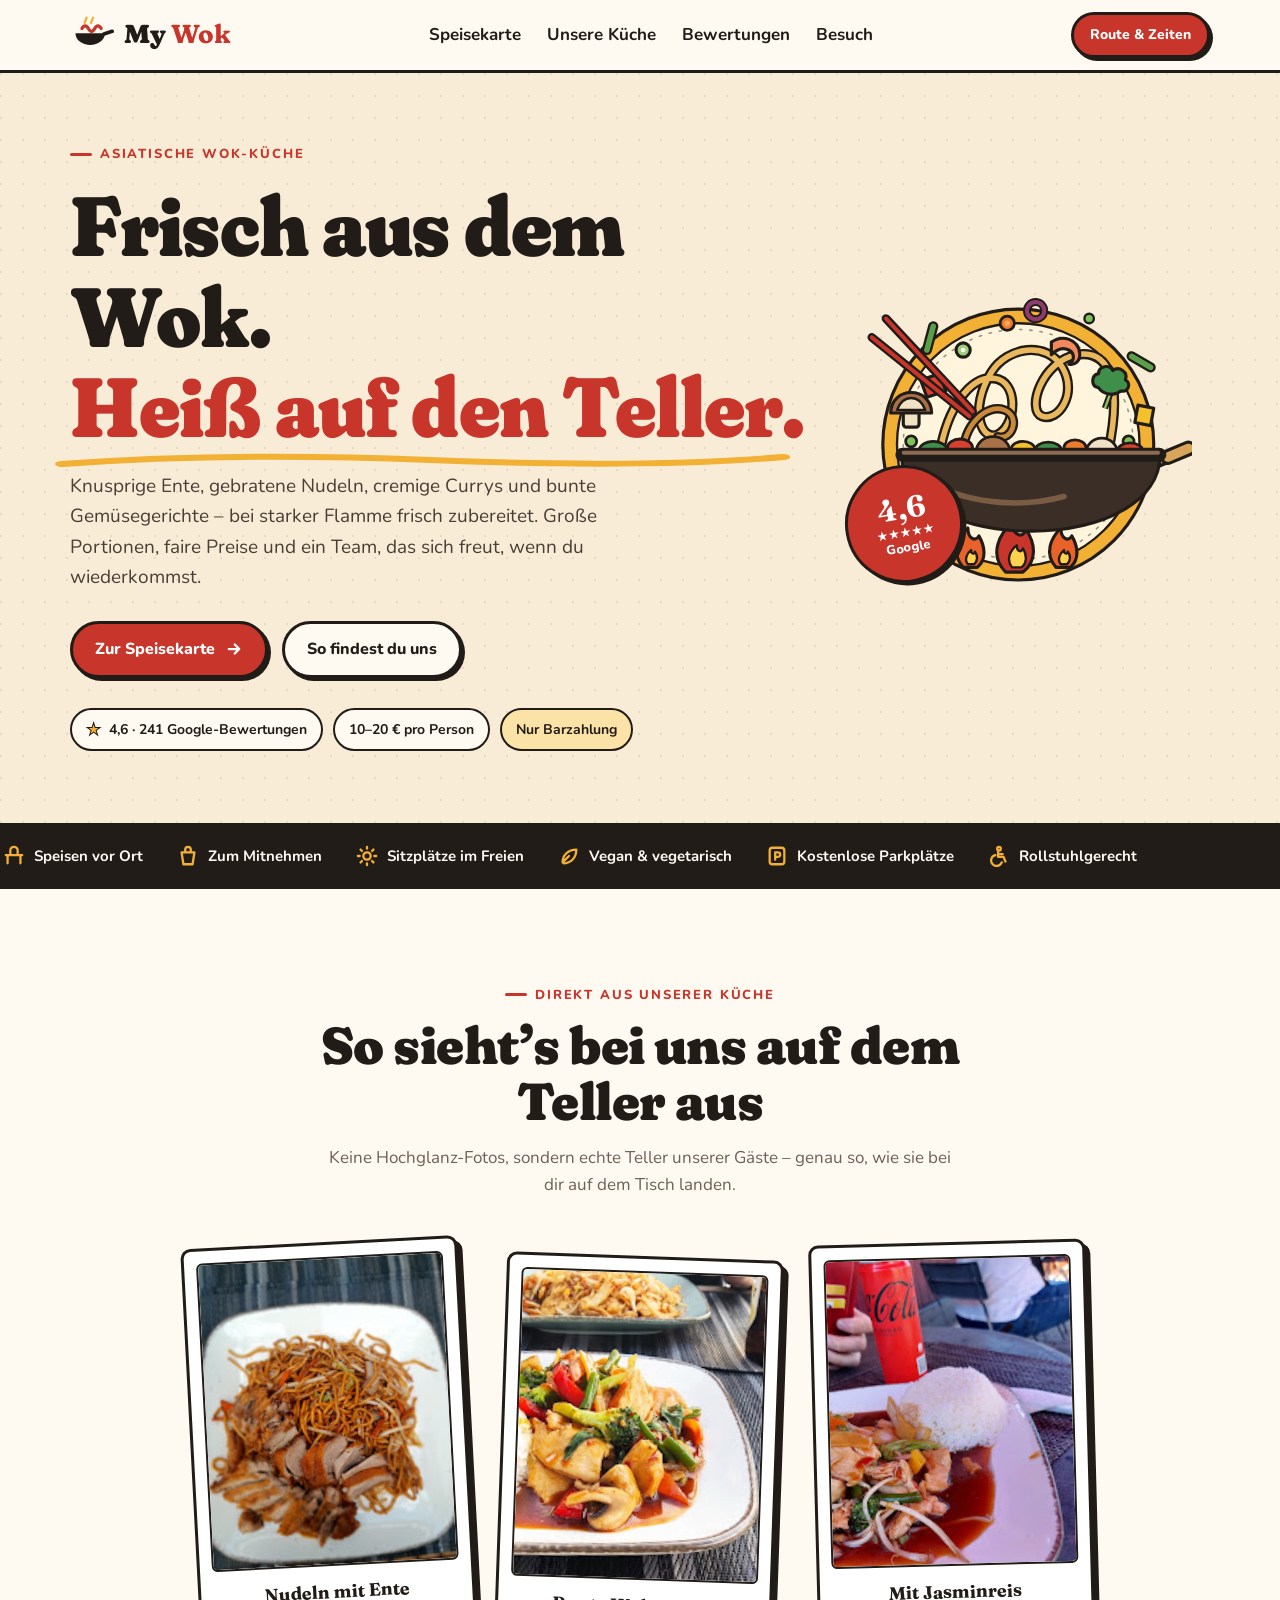
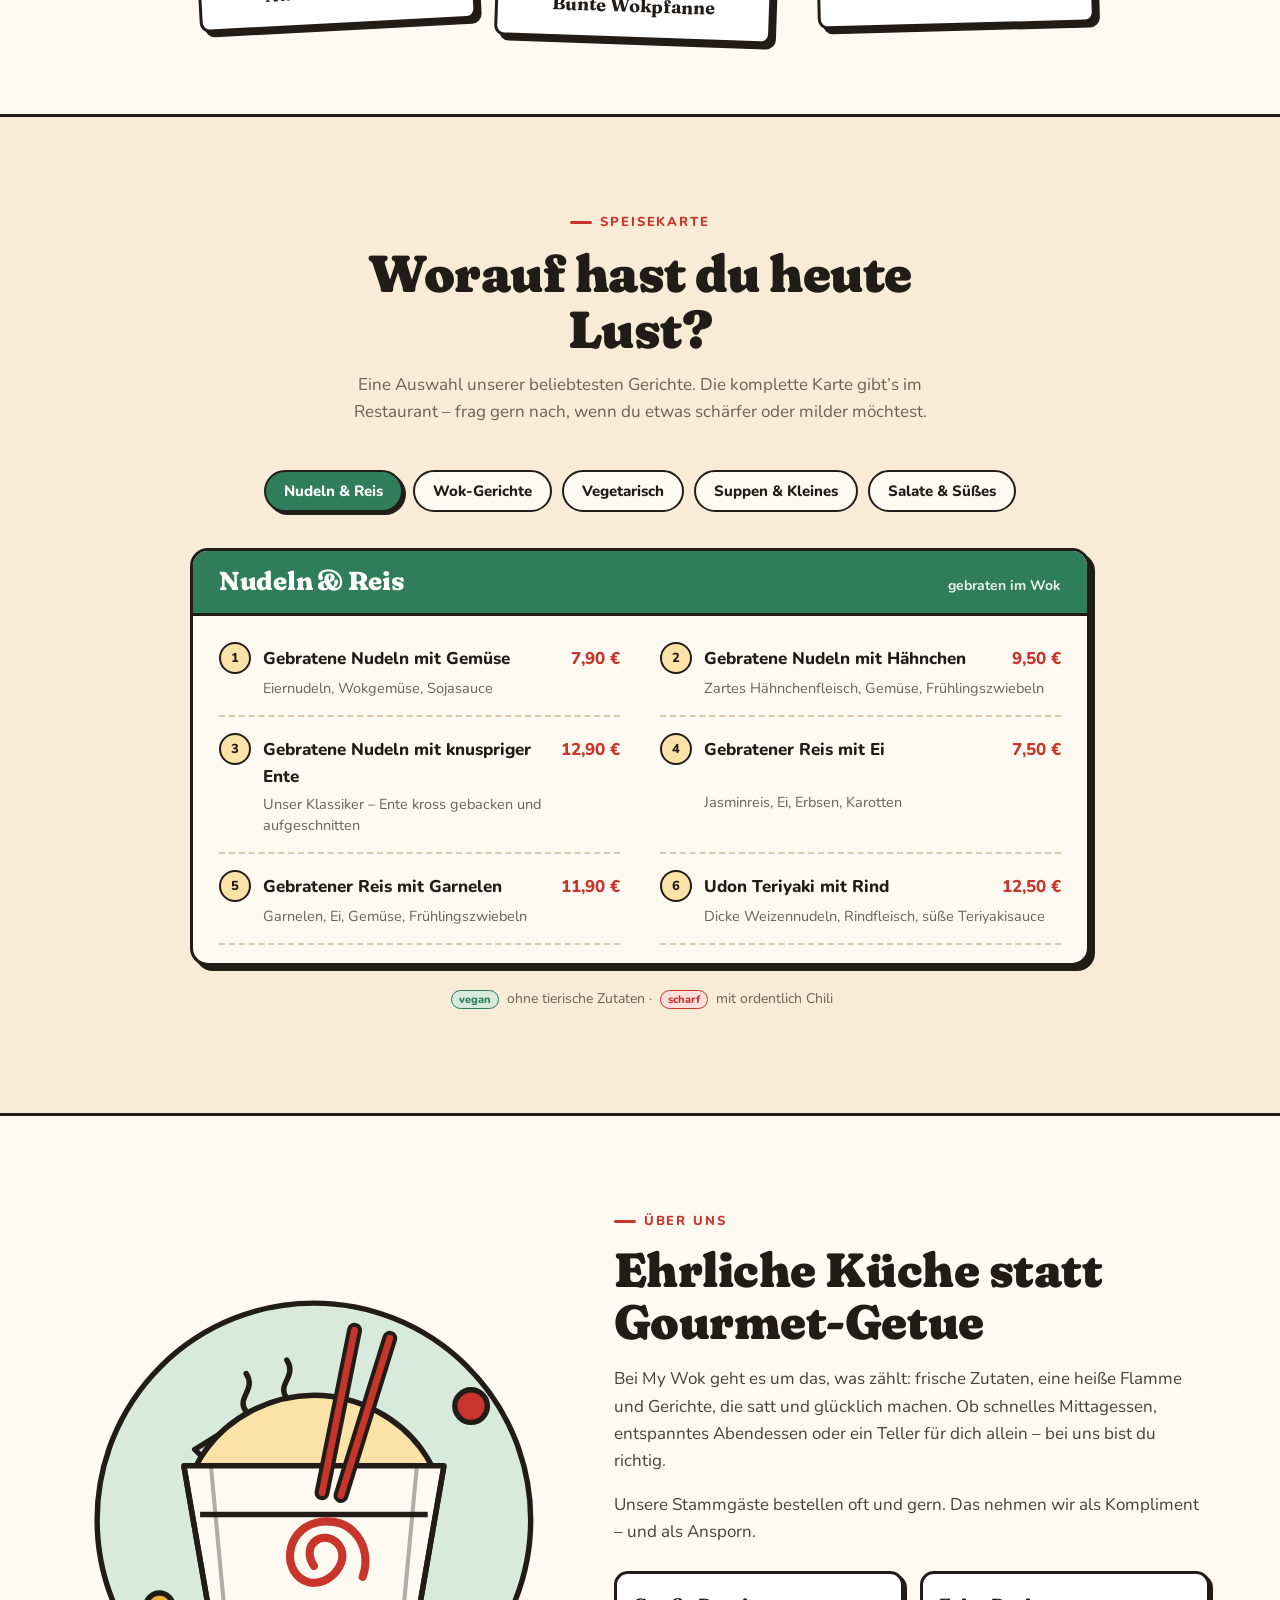
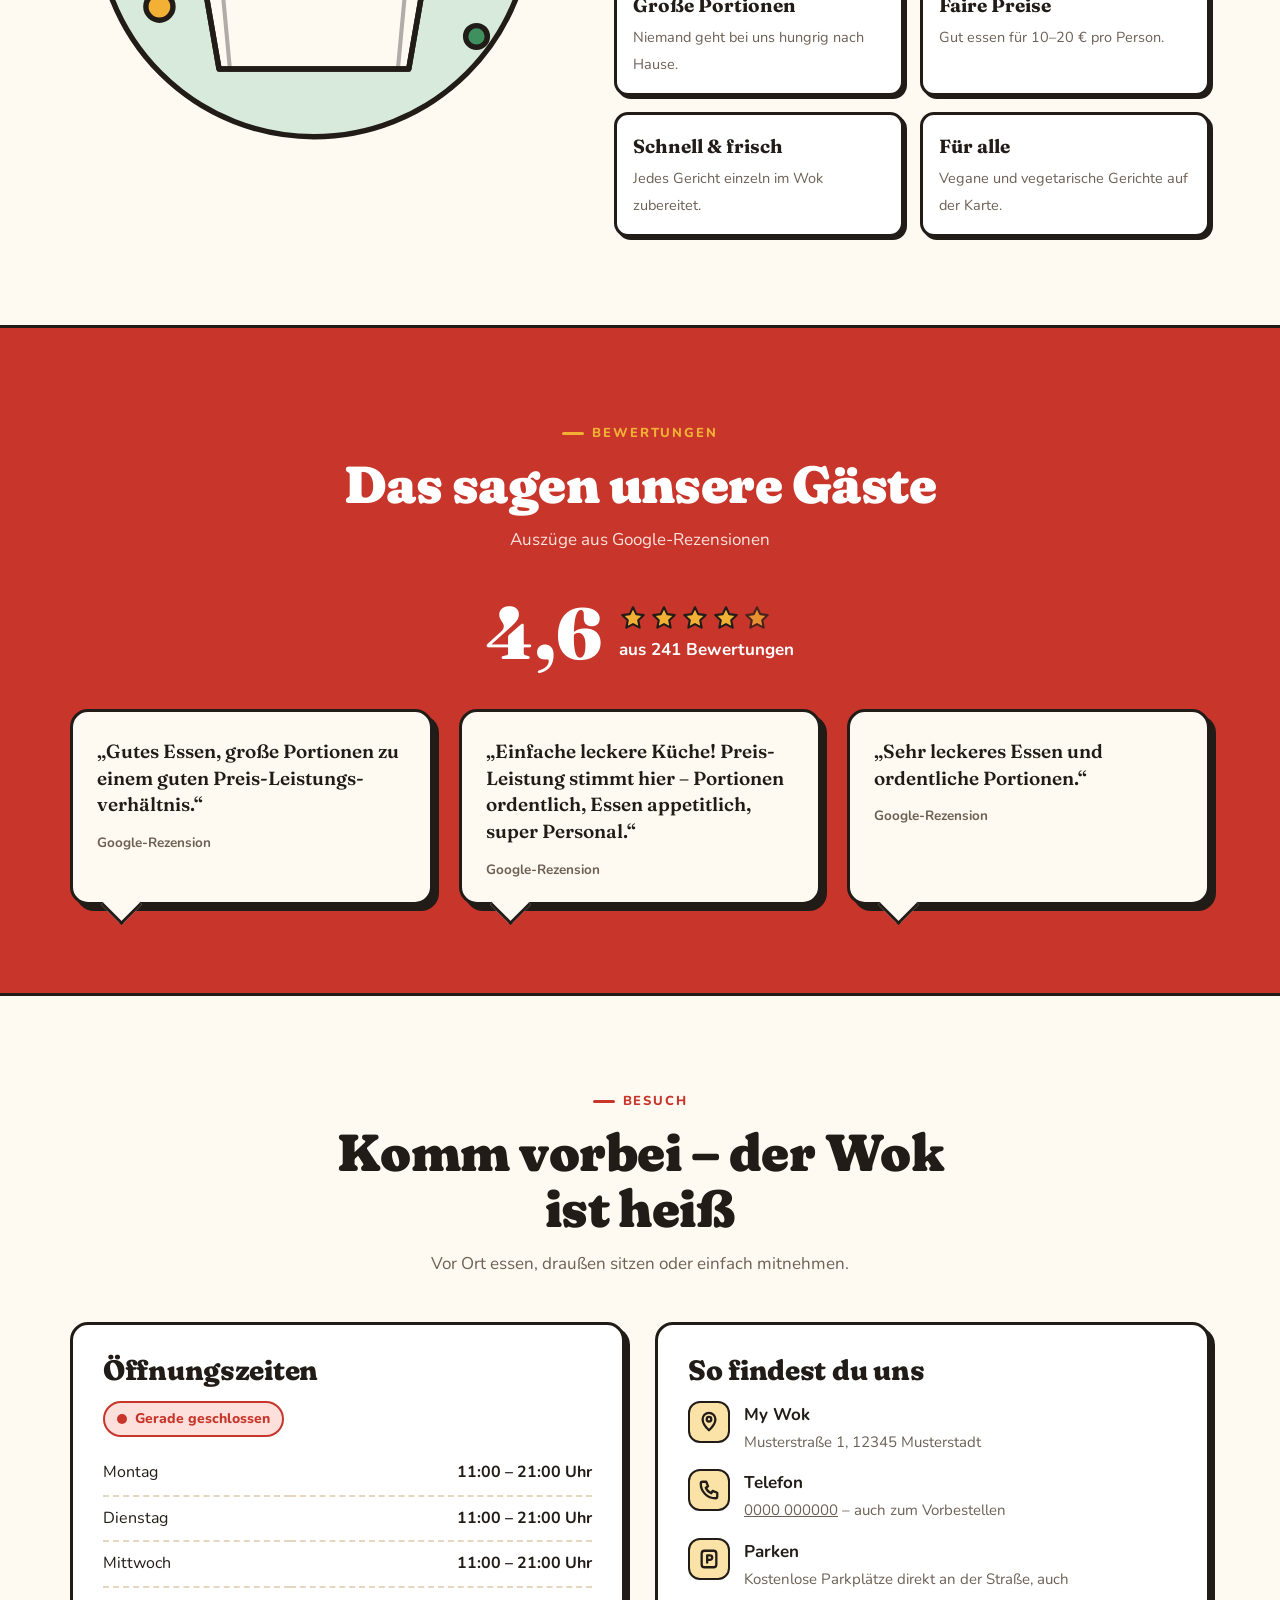
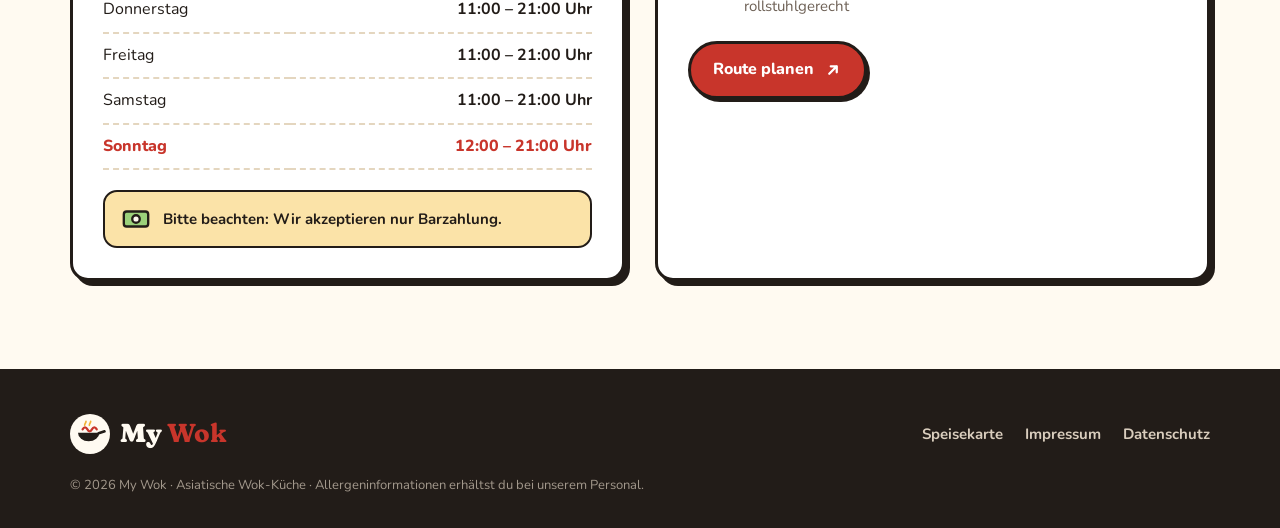
==== commit 6fb3300f: "My Wok: Wok-Illustration in Gemüse- und Nudelfarben Nudeln goldbraun, dazu Champignons, rote und gel" ====
--- a/my-wok/index.html
+++ b/my-wok/index.html
@@ -119,10 +119,10 @@
   @keyframes steam { 0% { opacity: 0; transform: translateY(10px); } 40% { opacity: .9; } 100% { opacity: 0; transform: translateY(-26px); } }
   @keyframes flick { to { transform: scaleY(1.15) scaleX(.92); } }
   .sticker {
-    position: absolute; right: 2%; top: 4%;
+    position: absolute; left: 0; bottom: 6%;
     width: 118px; height: 118px; border-radius: 50%;
     background: var(--red); color: #fff; border: var(--line); box-shadow: var(--shadow-sm);
-    display: grid; place-content: center; text-align: center; transform: rotate(10deg);
+    display: grid; place-content: center; text-align: center; transform: rotate(-10deg);
     font-weight: 800; font-size: 13px; line-height: 1.15;
   }
   .sticker strong { font-family: "Fraunces", serif; font-size: 30px; display: block; }
@@ -332,45 +332,82 @@
       </div>
 
       <div class="art">
-        <svg viewBox="0 0 440 400" role="img" aria-label="Illustration: ein Wok über Flammen, aus dem Nudeln und Gemüse springen">
+        <svg viewBox="0 0 440 400" role="img" aria-label="Illustration: ein Wok über Flammen, aus dem Nudeln, Pilze, Paprika, Brokkoli und Bohnen springen">
           <circle cx="220" cy="200" r="172" fill="#f2b134" stroke="#221c18" stroke-width="4"/>
+          <circle cx="220" cy="200" r="154" fill="#fff4dc" stroke="#221c18" stroke-width="3"/>
           <circle cx="220" cy="200" r="146" fill="none" stroke="#221c18" stroke-width="2" stroke-dasharray="3 10" stroke-linecap="round" opacity=".45"/>
           <!-- Flammen -->
           <g stroke="#221c18" stroke-width="4" stroke-linejoin="round">
-            <path class="flame" d="M150 356c-16-18-6-38 6-50 0 14 10 18 14 10 8 14 10 30-2 40z" fill="#c8352b"/>
+            <path class="flame" d="M150 356c-16-18-6-38 6-50 0 14 10 18 14 10 8 14 10 30-2 40z" fill="#e8622a"/>
             <path class="flame f2" d="M204 362c-22-22-8-50 10-64-2 18 12 22 16 10 12 18 14 40-4 54z" fill="#c8352b"/>
-            <path class="flame f3" d="M268 356c-16-18-6-38 6-50 0 14 10 18 14 10 8 14 10 30-2 40z" fill="#c8352b"/>
-            <path class="flame f2" d="M212 356c-8-10-2-22 6-28 0 8 6 10 8 4 6 10 4 20-2 24z" fill="#f2b134" stroke-width="3"/>
+            <path class="flame f3" d="M268 356c-16-18-6-38 6-50 0 14 10 18 14 10 8 14 10 30-2 40z" fill="#e8622a"/>
+            <path class="flame f2" d="M212 356c-8-10-2-22 6-28 0 8 6 10 8 4 6 10 4 20-2 24z" fill="#ffd34d" stroke-width="3"/>
+            <path class="flame f3" d="M156 352c-5-6-1-14 4-18 0 5 4 6 5 2 4 6 3 12-1 16z" fill="#ffd34d" stroke-width="3"/>
+            <path class="flame" d="M274 352c-5-6-1-14 4-18 0 5 4 6 5 2 4 6 3 12-1 16z" fill="#ffd34d" stroke-width="3"/>
           </g>
           <!-- Nudeln & Zutaten (wippen) -->
           <g class="bob">
             <g fill="none" stroke-linecap="round">
               <path d="M120 212c10-60 40-100 70-96s28 56 6 70-40-30-10-78c20-32 70-40 90-6s-6 70-26 62 0-70 44-78 58 40 40 124" stroke="#221c18" stroke-width="13"/>
-              <path d="M120 212c10-60 40-100 70-96s28 56 6 70-40-30-10-78c20-32 70-40 90-6s-6 70-26 62 0-70 44-78 58 40 40 124" stroke="#fbe3a8" stroke-width="7"/>
+              <path d="M120 212c10-60 40-100 70-96s28 56 6 70-40-30-10-78c20-32 70-40 90-6s-6 70-26 62 0-70 44-78 58 40 40 124" stroke="#e9b85c" stroke-width="7"/>
               <path d="M150 214c0-40 30-66 52-58s10 40-8 34" stroke="#221c18" stroke-width="12"/>
-              <path d="M150 214c0-40 30-66 52-58s10 40-8 34" stroke="#f6d27a" stroke-width="6"/>
+              <path d="M150 214c0-40 30-66 52-58s10 40-8 34" stroke="#c98a3a" stroke-width="6"/>
             </g>
-            <!-- Paprika -->
-            <path d="M96 118l24-8 8 22-24 8z" fill="#c8352b" stroke="#221c18" stroke-width="4" stroke-linejoin="round"/>
+            <!-- rote Paprika -->
+            <path d="M96 118l24-8 8 22-24 8z" fill="#d8412f" stroke="#221c18" stroke-width="4" stroke-linejoin="round"/>
+            <!-- gelbe Paprika -->
+            <path d="M372 150l20 4-4 22-20-4z" fill="#f5c02c" stroke="#221c18" stroke-width="4" stroke-linejoin="round"/>
+            <!-- Champignon-Scheibe -->
+            <g stroke="#221c18" stroke-width="4" stroke-linejoin="round">
+              <path d="M58 160c0-16 12-26 26-26s26 10 26 26z" fill="#a8714a"/>
+              <path d="M74 160h20v14a4 4 0 0 1-4 4h-12a4 4 0 0 1-4-4z" fill="#f1e2c6"/>
+              <path d="M66 156c4-10 11-15 18-15s14 5 18 15z" fill="#f1e2c6" stroke-width="3"/>
+            </g>
             <!-- Brokkoli -->
             <g stroke="#221c18" stroke-width="4" stroke-linejoin="round">
               <path d="M338 132l-8 22" stroke-width="8"/>
-              <path d="M338 132l-8 22" stroke="#7fb069" stroke-width="3"/>
-              <path d="M322 128c-10-2-10-16 0-18 0-10 14-12 18-4 8-6 20 2 16 12 8 4 4 16-6 14-6 6-22 6-28-4z" fill="#3f8f5f"/>
+              <path d="M338 132l-8 22" stroke="#8cc26a" stroke-width="3"/>
+              <path d="M322 128c-10-2-10-16 0-18 0-10 14-12 18-4 8-6 20 2 16 12 8 4 4 16-6 14-6 6-22 6-28-4z" fill="#3f8f4a"/>
             </g>
+            <!-- grüne Bohnen -->
+            <g stroke-linecap="round">
+              <path d="M112 50l-8 30M364 88l24 14" stroke="#221c18" stroke-width="13"/>
+              <path d="M112 50l-8 30M364 88l24 14" stroke="#5aa04a" stroke-width="7"/>
+            </g>
+            <!-- rote Zwiebel -->
+            <circle cx="242" cy="30" r="11" fill="none" stroke="#221c18" stroke-width="10"/>
+            <circle cx="242" cy="30" r="11" fill="none" stroke="#8e3b6e" stroke-width="5"/>
+            <!-- Karotte -->
+            <circle cx="206" cy="46" r="9" fill="#ee7d2b" stroke="#221c18" stroke-width="3.5"/>
+            <circle cx="206" cy="46" r="3.5" fill="#f7a85c"/>
             <!-- Garnele -->
             <path d="M262 70c14-10 34-4 36 14 1 10-6 16-14 14 8-4 8-14 0-18-8-4-16 0-22 6z" fill="#f08a5d" stroke="#221c18" stroke-width="4" stroke-linejoin="round"/>
-            <!-- Frühlingszwiebel -->
+            <!-- Erbsen & Frühlingszwiebel -->
             <circle cx="150" cy="80" r="9" fill="#9bd07a" stroke="#221c18" stroke-width="4"/><circle cx="150" cy="80" r="3" fill="#fffaf1"/>
-            <circle cx="360" cy="196" r="8" fill="#9bd07a" stroke="#221c18" stroke-width="4"/><circle cx="360" cy="196" r="2.5" fill="#fffaf1"/>
-            <circle cx="206" cy="46" r="7" fill="#c8352b" stroke="#221c18" stroke-width="3.5"/>
+            <circle cx="360" cy="196" r="7" fill="#7cc45a" stroke="#221c18" stroke-width="3.5"/>
+            <circle cx="84" cy="196" r="7" fill="#7cc45a" stroke="#221c18" stroke-width="3.5"/>
+            <circle cx="310" cy="40" r="6" fill="#7cc45a" stroke="#221c18" stroke-width="3"/>
           </g>
-          <!-- Wok -->
-          <path d="M392 224l40-16" stroke="#221c18" stroke-width="16" stroke-linecap="round"/>
-          <path d="M392 224l40-16" stroke="#6b4a33" stroke-width="8" stroke-linecap="round"/>
-          <path d="M72 214h328c0 58-72 96-164 96S72 272 72 214z" fill="#2e2621" stroke="#221c18" stroke-width="4"/>
-          <path d="M102 240c30 30 110 44 176 26" fill="none" stroke="#5a4a40" stroke-width="7" stroke-linecap="round"/>
+          <!-- Gemüse im Wok -->
+          <g stroke="#221c18" stroke-width="3.5" stroke-linejoin="round">
+            <ellipse cx="112" cy="208" rx="18" ry="12" fill="#3f8f4a"/>
+            <ellipse cx="146" cy="204" rx="16" ry="11" fill="#d8412f"/>
+            <path d="M166 212c0-14 10-22 22-22s22 8 22 22z" fill="#a8714a"/>
+            <ellipse cx="226" cy="206" rx="15" ry="10" fill="#f5c02c"/>
+            <ellipse cx="258" cy="208" rx="17" ry="11" fill="#3f8f4a"/>
+            <ellipse cx="292" cy="204" rx="14" ry="10" fill="#ee7d2b"/>
+            <path d="M306 212c0-12 9-20 20-20s20 8 20 20z" fill="#f1e2c6"/>
+            <ellipse cx="362" cy="208" rx="16" ry="10" fill="#d8412f"/>
+          </g>
+          <!-- Wok mit Holzgriff -->
+          <path d="M392 224l14-6" stroke="#221c18" stroke-width="16" stroke-linecap="round"/>
+          <path d="M392 224l14-6" stroke="#a9a39b" stroke-width="8" stroke-linecap="round"/>
+          <path d="M410 216l26-11" stroke="#221c18" stroke-width="20" stroke-linecap="round"/>
+          <path d="M410 216l26-11" stroke="#d9a55b" stroke-width="12" stroke-linecap="round"/>
+          <path d="M72 214h328c0 58-72 96-164 96S72 272 72 214z" fill="#3a2e27" stroke="#221c18" stroke-width="4"/>
+          <path d="M102 240c30 30 110 44 176 26" fill="none" stroke="#7a5c45" stroke-width="7" stroke-linecap="round"/>
           <rect x="64" y="204" width="344" height="18" rx="9" fill="#221c18"/>
+          <rect x="72" y="208" width="328" height="5" rx="2.5" fill="#8a6a50"/>
           <!-- Dampf -->
           <g class="steam" fill="none" stroke="#fffaf1" stroke-width="5" stroke-linecap="round">
             <path d="M110 190c-8-10 8-16 0-28"/>
